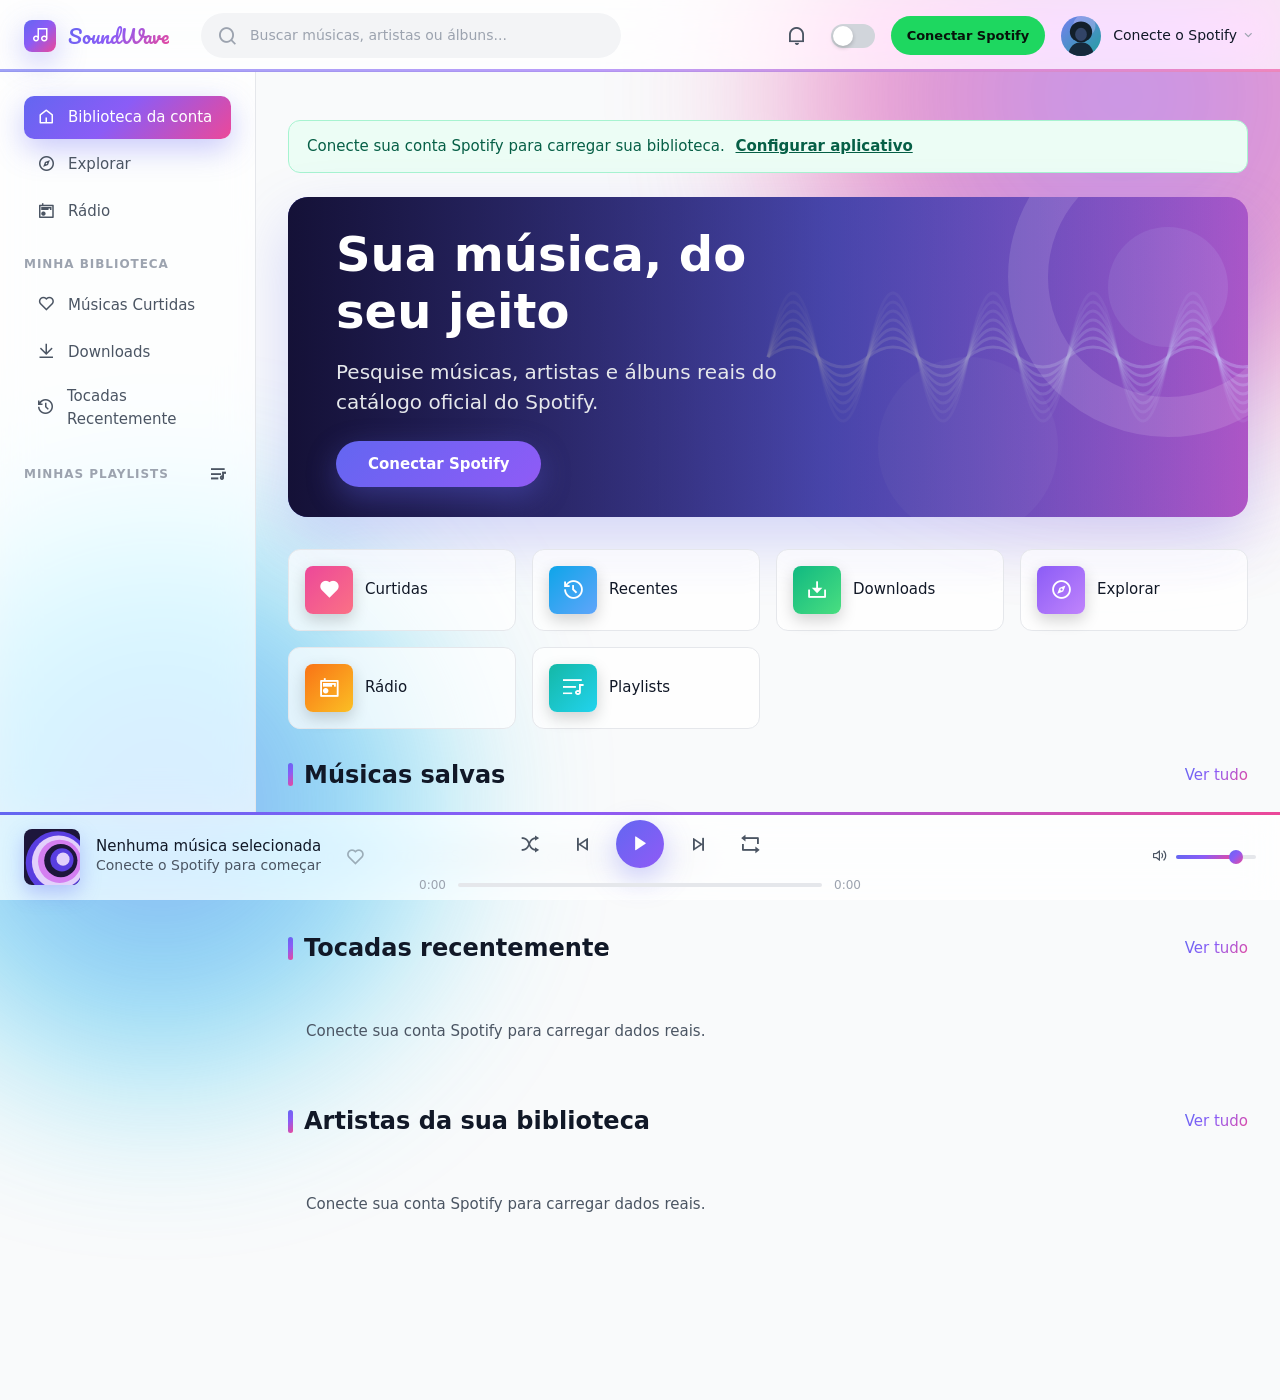
==== SoundWave-Vercel/SoundWave-API/index.html @ 5b1b948e "Add files via upload" ====
<!DOCTYPE html>
<html lang="pt-BR">
<head>
  <meta charset="UTF-8">
  <meta name="viewport" content="width=device-width, initial-scale=1.0">
  <title>Biblioteca da conta · SoundWave</title>

  <!-- Fonte do logo (precisa de internet; sem ela, usa uma fonte cursiva do sistema) -->
  <link rel="preconnect" href="https://fonts.googleapis.com">
  <link rel="preconnect" href="https://fonts.gstatic.com" crossorigin>
  <link href="https://fonts.googleapis.com/css2?family=Pacifico&display=swap" rel="stylesheet" media="print" onload="this.media='all'">

  <!-- Ícones (Remix Icon, salvos na pasta css/icones) e estilo do site -->
  <link rel="stylesheet" href="css/icones/icones.css">
  <!-- estilo.css só importa os outros arquivos da pasta css, na ordem certa -->
  <link rel="stylesheet" href="css/estilo.css">
  <script defer src="js/spotify/inicio.js"></script>
  <script defer src="js/spotify/auth.js"></script>
  <script defer src="js/spotify/api.js"></script>
  <script defer src="js/spotify/library.js"></script>
  <script defer src="js/spotify/search.js"></script>
  <script defer src="js/spotify/player.js"></script>
  <script defer src="js/spotify/navigation.js"></script>
  <script defer src="js/spotify/device-music.js"></script>
  <script defer src="js/spotify/public-playlists.js"></script>
  <script defer src="js/spotify/app.js"></script>
</head>
<body>

  <!-- Estados controlados só por CSS: tema, menu no celular e play/pause -->
  <input class="estado" type="checkbox" id="tema-escuro" aria-label="Tema escuro">
  <input class="estado" type="checkbox" id="menu-aberto">
<!-- ===== Barra superior ===== -->
  <header class="barra-superior">
    <div class="barra-esquerda">
      <label class="botao-icone botao-menu" for="menu-aberto" aria-label="Abrir menu"><i class="ri-menu-line"></i></label>
      <a class="logo" href="index.html">
        <span class="logo-icone"><i class="ri-music-2-line"></i></span>
        <span class="logo-nome">SoundWave</span>
      </a>
      <form class="busca" action="explorar.html" method="get" role="search">
        <i class="ri-search-line"></i>
        <input type="search" name="q" placeholder="Buscar músicas, artistas ou álbuns..." aria-label="Buscar">
        <button type="submit">Buscar</button>
      </form>
    </div>
    <div class="barra-direita">
      <a class="botao-icone so-celular" href="explorar.html" aria-label="Buscar"><i class="ri-search-line"></i></a>
      <a class="botao-icone notificacoes" href="recentes.html" aria-label="Notificações"><i class="ri-notification-line"></i></a>
      <label class="interruptor" for="tema-escuro" title="Alternar tema escuro"></label>
      <a class="perfil" href="curtidas.html">
        <img src="img/avatar.svg" alt="Foto de perfil">
        <span class="perfil-nome">Conecte o Spotify <i class="ri-arrow-down-s-line"></i></span>
      </a>
    </div>
  </header>

  <!-- Fundo escuro que fecha o menu no celular -->
  <label class="menu-fundo" for="menu-aberto" aria-label="Fechar menu"></label>

  <!-- ===== Menu lateral ===== -->
  <nav class="menu-lateral" aria-label="Menu principal">
    <div class="menu-grupo">
      <a class="menu-item" href="index.html" aria-current="page"><i class="ri-home-5-line"></i><span>Biblioteca da conta</span></a>
      <a class="menu-item" href="explorar.html"><i class="ri-compass-3-line"></i><span>Explorar</span></a>
      <a class="menu-item" href="radio.html"><i class="ri-radio-line"></i><span>Rádio</span></a>
    </div>
    <div class="menu-grupo">
      <h3 class="menu-titulo">Minha Biblioteca</h3>
      <a class="menu-item" href="curtidas.html"><i class="ri-heart-line"></i><span>Músicas Curtidas</span></a>
      <a class="menu-item" href="downloads.html"><i class="ri-download-line"></i><span>Downloads</span></a>
      <a class="menu-item" href="recentes.html"><i class="ri-history-line"></i><span>Tocadas Recentemente</span></a>
    </div>
    <div class="menu-grupo">
      <h3 class="menu-titulo">Minhas Playlists <a class="botao-icone" href="playlist.html" aria-label="Ver playlists"><i class="ri-play-list-line"></i></a></h3>
      <div data-spotify-playlists></div>
    </div>
  </nav>

  <!-- ===== Conteúdo ===== -->
  <main class="conteudo">

      <section class="destaque" style="background-image: url('img/hero.svg');">
        <div class="destaque-texto">
          
          <h1>Sua música, do seu jeito</h1>
          <p>Pesquise músicas, artistas e álbuns reais do catálogo oficial do Spotify.</p>
          <a class="botao-principal" href="explorar.html">Explorar músicas</a>
        </div>
      </section>

      <section class="secao">
        <div class="grade grade-6">
        <a class="acesso-rapido" href="curtidas.html"><span class="gradiente-rosa"><i class="ri-heart-fill"></i></span><span>Curtidas</span></a>
<a class="acesso-rapido" href="recentes.html"><span class="gradiente-azul"><i class="ri-history-line"></i></span><span>Recentes</span></a>
<a class="acesso-rapido" href="downloads.html"><span class="gradiente-verde"><i class="ri-download-2-line"></i></span><span>Downloads</span></a>
<a class="acesso-rapido" href="explorar.html"><span class="gradiente-roxo"><i class="ri-compass-3-line"></i></span><span>Explorar</span></a>
<a class="acesso-rapido" href="radio.html"><span class="gradiente-laranja"><i class="ri-radio-line"></i></span><span>Rádio</span></a>
<a class="acesso-rapido" href="playlist.html"><span class="gradiente-teal"><i class="ri-play-list-line"></i></span><span>Playlists</span></a>
        </div>
      </section>

      <section class="secao">
        <div class="secao-cabecalho">
          <h2>Músicas salvas</h2>
          <a class="ver-tudo" href="curtidas.html">Ver tudo</a>
        </div>
        <div class="grade grade-5" data-spotify-tracks></div>
      </section>
      <section class="secao">
        <div class="secao-cabecalho">
          <h2>Tocadas recentemente</h2>
          <a class="ver-tudo" href="recentes.html">Ver tudo</a>
        </div>
        <div class="grade grade-4" data-spotify-recent></div>
      </section>
      <section class="secao">
        <div class="secao-cabecalho">
          <h2>Artistas da sua biblioteca</h2>
          <a class="ver-tudo" href="explorar.html">Ver tudo</a>
        </div>
        <div class="grade grade-6 grade-artistas" data-spotify-artists></div>
      </section>

  </main>

  <!-- ===== Player ===== -->
  <footer class="player">
    <div class="player-musica">
      <img src="img/tocando-agora.svg" alt="Capa da música atual">
      <div>
        <h4>Nenhuma música selecionada</h4>
        <p>Conecte o Spotify para começar</p>
      </div>
      <button type="button" class="curtir botao-icone" data-current-favorite aria-label="Salvar música atual" disabled><i class="ri-heart-line"></i><i class="ri-heart-fill"></i></button>
    </div>
    <div class="player-centro">
      <div class="player-botoes">
        <label class="botao-icone" title="Aleatório"><input class="estado" type="checkbox"><i class="ri-shuffle-line"></i></label>
        <a class="botao-icone" href="#" aria-label="Anterior"><i class="ri-skip-back-line"></i></a>
        <button type="button" class="botao-tocar" aria-label="Tocar ou pausar"><i class="ri-pause-line"></i><i class="ri-play-fill"></i></button>
        <a class="botao-icone" href="#" aria-label="Próxima"><i class="ri-skip-forward-line"></i></a>
        <label class="botao-icone" title="Repetir"><input class="estado" type="checkbox"><i class="ri-repeat-line"></i></label>
      </div>
      <div class="player-progresso">
        <span>0:00</span>
        <div class="barra-progresso"><span></span></div>
        <span>0:00</span>
      </div>
    </div>
    <div class="player-direita">
      <a class="botao-icone extra" href="playlist.html" aria-label="Playlists"><i class="ri-play-list-line"></i></a>
      <button type="button" class="botao-icone extra" data-fullscreen aria-label="Tela cheia"><i class="ri-fullscreen-line"></i></button>
      <div class="volume" title="Volume: 75%"><i class="ri-volume-up-line"></i><div class="volume-barra"><span></span></div></div>
    </div>
  </footer>

<!-- Cópias das áreas centrais para navegação ao abrir por arquivo. -->
<template data-page="index.html" data-title="Biblioteca da conta · SoundWave" data-active="index.html"><main class="conteudo">

      <section class="destaque" style="background-image: url('img/hero.svg');">
        <div class="destaque-texto">
          
          <h1>Sua música, do seu jeito</h1>
          <p>Pesquise músicas, artistas e álbuns reais do catálogo oficial do Spotify.</p>
          <a class="botao-principal" href="explorar.html">Explorar músicas</a>
        </div>
      </section>

      <section class="secao">
        <div class="grade grade-6">
        <a class="acesso-rapido" href="curtidas.html"><span class="gradiente-rosa"><i class="ri-heart-fill"></i></span><span>Curtidas</span></a>
<a class="acesso-rapido" href="recentes.html"><span class="gradiente-azul"><i class="ri-history-line"></i></span><span>Recentes</span></a>
<a class="acesso-rapido" href="downloads.html"><span class="gradiente-verde"><i class="ri-download-2-line"></i></span><span>Downloads</span></a>
<a class="acesso-rapido" href="explorar.html"><span class="gradiente-roxo"><i class="ri-compass-3-line"></i></span><span>Explorar</span></a>
<a class="acesso-rapido" href="radio.html"><span class="gradiente-laranja"><i class="ri-radio-line"></i></span><span>Rádio</span></a>
<a class="acesso-rapido" href="playlist.html"><span class="gradiente-teal"><i class="ri-play-list-line"></i></span><span>Playlists</span></a>
        </div>
      </section>

      <section class="secao">
        <div class="secao-cabecalho">
          <h2>Músicas salvas</h2>
          <a class="ver-tudo" href="curtidas.html">Ver tudo</a>
        </div>
        <div class="grade grade-5" data-spotify-tracks></div>
      </section>
      <section class="secao">
        <div class="secao-cabecalho">
          <h2>Tocadas recentemente</h2>
          <a class="ver-tudo" href="recentes.html">Ver tudo</a>
        </div>
        <div class="grade grade-4" data-spotify-recent></div>
      </section>
      <section class="secao">
        <div class="secao-cabecalho">
          <h2>Artistas da sua biblioteca</h2>
          <a class="ver-tudo" href="explorar.html">Ver tudo</a>
        </div>
        <div class="grade grade-6 grade-artistas" data-spotify-artists></div>
      </section>

  </main></template>
<template data-page="explorar.html" data-title="Explorar · SoundWave" data-active="explorar.html"><main class="conteudo">

      <div class="cabecalho-pagina">
        <div><h1 class="titulo-pagina">Explorar</h1><p class="subtitulo-pagina">Encontre músicas, artistas e álbuns no Spotify.</p></div>
        <form class="busca busca-mobile" action="explorar.html" method="get" role="search">
          <label><input type="search" name="q" placeholder="Buscar no Spotify" aria-label="Buscar no Spotify" required></label>
          <button type="submit">Buscar</button>
        </form>
      </div>
      <section class="secao">
        <div class="secao-cabecalho">
          <h2>Estilos musicais</h2>
          
        </div>
        <div class="grade grade-5" data-spotify-genres>
        <a class="genero gradiente-rosa" href="explorar.html?genre=pop" data-genre="pop">Pop</a>
<a class="genero gradiente-vermelho" href="explorar.html?genre=rock" data-genre="rock">Rock</a>
<a class="genero gradiente-lima" href="explorar.html?genre=mpb" data-genre="mpb">MPB</a>
<a class="genero gradiente-roxo" href="explorar.html?genre=electronic" data-genre="electronic">Eletrônica</a>
<a class="genero gradiente-cinza" href="explorar.html?genre=hip-hop" data-genre="hip-hop">Hip-Hop</a>
<a class="genero gradiente-amarelo" href="explorar.html?genre=jazz" data-genre="jazz">Jazz</a>
<a class="genero gradiente-laranja" href="explorar.html?genre=sertanejo" data-genre="sertanejo">Sertanejo</a>
<a class="genero gradiente-fucsia" href="explorar.html?genre=funk" data-genre="funk">Funk</a>
<a class="genero gradiente-azul" href="explorar.html?genre=indie" data-genre="indie">Indie</a>
<a class="genero gradiente-teal" href="explorar.html?genre=forro" data-genre="forro">Forró</a>
          <a class="genero gradiente-rosa" href="explorar.html?genre=pagode" data-genre="pagode">Pagode</a>
          <a class="genero gradiente-lima" href="explorar.html?genre=samba" data-genre="samba">Samba</a>
          <a class="genero gradiente-fucsia" href="explorar.html?genre=funk%20carioca" data-genre="funk carioca">Funk brasileiro</a>
          <a class="genero gradiente-roxo" href="explorar.html?genre=trap" data-genre="trap">Trap</a>
          <a class="genero gradiente-teal" href="explorar.html?genre=reggae" data-genre="reggae">Reggae</a>
          <a class="genero gradiente-cinza" href="explorar.html?genre=metal" data-genre="metal">Metal</a>
          <a class="genero gradiente-azul" href="explorar.html?genre=blues" data-genre="blues">Blues</a>
          <a class="genero gradiente-laranja" href="explorar.html?genre=gospel" data-genre="gospel">Gospel</a>
        </div>
      </section>
      <section class="secao">
        <div class="secao-cabecalho">
          <h2>Faixas encontradas</h2>
          
        </div>
        <div class="grade catalogo-compacto" data-spotify-search-tracks></div>
        <button type="button" class="spotify-load-more" data-spotify-search-more hidden>Carregar mais resultados</button>
      </section>
      <section class="secao">
        <div class="secao-cabecalho">
          <h2>Artistas encontrados</h2>
          
        </div>
        <div class="grade grade-6 grade-artistas" data-spotify-search-artists></div>
      </section>

      <section class="secao">
        <div class="secao-cabecalho"><h2>Álbuns</h2></div>
        <div class="grade catalogo-compacto" data-spotify-search-albums></div>
      </section>  </main></template>
<template data-page="artista.html" data-title="Artista · SoundWave" data-active=""><main class="conteudo">

      <section class="destaque" data-spotify-artist-hero style="background-image: url('img/lua-caicara.svg');">
        <div class="destaque-texto">
          <p class="destaque-tipo">Spotify</p>
          <h1>Artista Spotify</h1>
          <p>Pesquise e abra um artista do catálogo Spotify.</p>
          <a class="botao-principal" href="explorar.html">Pesquisar artista</a>
        </div>
      </section>
      <section class="secao"><div class="secao-cabecalho"><h2>Faixas deste artista</h2></div><ol class="lista-musicas" data-spotify-artist-tracks></ol></section>
      <section class="secao">
        <div class="secao-cabecalho">
          <h2>Discografia</h2>
          
        </div>
        <div class="grade grade-5" data-spotify-artist-albums></div>
      </section>

  </main></template>
<template data-page="curtidas.html" data-title="Músicas Curtidas · SoundWave" data-active="curtidas.html"><main class="conteudo">

      <section class="destaque" style="background-image: url('img/minhas-favoritas.svg');">
        <div class="destaque-texto">
          <p class="destaque-tipo">Playlist</p>
          <h1>Músicas Curtidas</h1>
          <p>Suas músicas salvas no Spotify.</p>
          <a class="botao-principal" href="#">Tocar tudo</a>
        </div>
      </section>
      <section class="secao"><ol class="lista-musicas" data-spotify-favorites></ol></section>
      <section class="secao"><div class="secao-cabecalho"><h2>Álbuns salvos</h2></div><div class="grade grade-5" data-spotify-saved-albums></div></section>

  </main></template>
<template data-page="playlist.html" data-title="Playlists · SoundWave" data-active=""><main class="conteudo">

      <section class="destaque" style="background-image: url('img/minhas-favoritas.svg');">
        <div class="destaque-texto">
          <p class="destaque-tipo">Playlist</p>
          <h1>Suas playlists</h1>
          <p>Encontre playlists no Spotify ou abra uma da sua biblioteca.</p>
          <a class="botao-principal" href="#" hidden>Tocar</a>
        </div>
      </section>
      <section class="secao" data-public-discovery>
        <div class="secao-cabecalho"><h2>Playlists públicas do Spotify</h2></div>
        <form class="busca-playlist-publica">
          <label for="nome-playlist">Nome ou link da playlist</label>
          <div><input id="nome-playlist" name="playlist" type="text" placeholder="Ex.: sertanejo ou https://open.spotify.com/playlist/…" required>
          <button type="submit" class="botao-principal">Buscar ou abrir</button></div>
        </form>
        <div class="atalhos-playlists">
          <a href="playlist.html?publica=37i9dQZEVXbMXbN3EUUhlg">Top 50 Brasil</a>
          <a href="playlist.html?publica=37i9dQZEVXbMDoHDwVN2tF">Top 50 Global</a>
        </div>
        <p role="status"></p>
        <div data-preview></div>
        <div class="grade catalogo-compacto" data-results></div>
        <button class="spotify-load-more" type="button" data-more hidden>Carregar mais playlists</button>
      </section>
      <section class="secao" data-playlist-embed hidden></section>
      <section class="secao"><div class="secao-cabecalho" data-account-playlists-heading hidden><h2>Playlists da sua conta</h2></div>
      <div class="grade grade-5" data-spotify-playlists-page></div>
      <ol class="lista-musicas" data-spotify-playlist-items></ol></section>

  </main></template>
<template data-page="recentes.html" data-title="Tocadas Recentemente · SoundWave" data-active="recentes.html"><main class="conteudo">

      <div class="cabecalho-pagina">
        <div><h1 class="titulo-pagina">Tocadas recentemente</h1><p class="subtitulo-pagina">Histórico de reprodução da sua conta Spotify.</p></div>
      </div>
      <section class="secao">
        <div class="secao-cabecalho">
          <h2>Faixas recentes</h2>
          
        </div>
        <div class="grade grade-4" data-spotify-recent></div>
      </section>
      <section class="secao"><div class="secao-cabecalho"><h2>Músicas tocadas</h2></div><ol class="lista-musicas" data-spotify-recent-tracks></ol></section>

  </main></template>
<template data-page="downloads.html" data-title="Downloads · SoundWave" data-active="downloads.html"><main class="conteudo">

      <div class="cabecalho-pagina">
        <div><h1 class="titulo-pagina">Downloads</h1><p class="subtitulo-pagina">Guarde e toque músicas do seu computador ou celular neste navegador.</p></div>
      </div>
      <section class="secao" data-device-library>
        <label for="arquivos-audio"><strong>Importar músicas do dispositivo</strong></label>
        <input id="arquivos-audio" type="file" multiple accept="audio/*,.mp3,.m4a,.aac,.wav,.flac,.ogg,.opus,.weba,.aif,.aiff">
        <p class="subtitulo-pagina">Os arquivos ficam neste aparelho. Limpar os dados do site apaga as cópias importadas.</p>
        <p role="status"></p>
        <h2>Músicas neste dispositivo</h2>
        <ul class="arquivos-locais"></ul>
      </section>
  </main></template>
<template data-page="radio.html" data-title="Rádio · SoundWave" data-active="radio.html"><main class="conteudo">

      <section class="destaque" style="background-image: url('img/radio-eletronica.svg');">
        <div class="destaque-texto">
          <p class="destaque-tipo">Spotify</p>
          <h1>Rádio por estilo</h1>
          <p>Pesquise faixas reais do catálogo Spotify por estilo musical.</p>
          
        </div>
      </section>
      <section class="secao">
        <div class="secao-cabecalho">
          <h2>Atalhos de estilo</h2>
          
        </div>
        <div class="grade grade-3" data-spotify-radio>
        <a class="estacao" href="explorar.html?genre=mpb" data-genre="mpb">
          <img src="img/radio-mpb.svg" alt="">
          <span class="estacao-texto"><span class="ao-vivo">Pesquisar</span><h3>Estilo MPB</h3><p>Pesquise faixas de MPB no Spotify</p></span>
          <span class="estacao-play"><i class="ri-play-fill"></i></span>
        </a>
<a class="estacao" href="explorar.html?genre=rock" data-genre="rock">
          <img src="img/radio-rock.svg" alt="">
          <span class="estacao-texto"><span class="ao-vivo">Pesquisar</span><h3>Estilo Rock</h3><p>Pesquise faixas de rock no Spotify</p></span>
          <span class="estacao-play"><i class="ri-play-fill"></i></span>
        </a>
<a class="estacao" href="explorar.html?genre=electronic" data-genre="electronic">
          <img src="img/radio-eletronica.svg" alt="">
          <span class="estacao-texto"><span class="ao-vivo">Pesquisar</span><h3>Estilo Eletrônica</h3><p>Pesquise faixas eletrônicas no Spotify</p></span>
          <span class="estacao-play"><i class="ri-play-fill"></i></span>
        </a>
<a class="estacao" href="explorar.html?genre=jazz" data-genre="jazz">
          <img src="img/radio-jazz.svg" alt="">
          <span class="estacao-texto"><span class="ao-vivo">Pesquisar</span><h3>Estilo Jazz</h3><p>Pesquise faixas de jazz no Spotify</p></span>
          <span class="estacao-play"><i class="ri-play-fill"></i></span>
        </a>
<a class="estacao" href="explorar.html?genre=sertanejo" data-genre="sertanejo">
          <img src="img/radio-sertanejo.svg" alt="">
          <span class="estacao-texto"><span class="ao-vivo">Pesquisar</span><h3>Estilo Sertanejo</h3><p>Pesquise faixas sertanejas no Spotify</p></span>
          <span class="estacao-play"><i class="ri-play-fill"></i></span>
        </a>
<a class="estacao" href="explorar.html?genre=funk" data-genre="funk">
          <img src="img/radio-funk.svg" alt="">
          <span class="estacao-texto"><span class="ao-vivo">Pesquisar</span><h3>Estilo Funk</h3><p>Pesquise faixas de funk no Spotify</p></span>
          <span class="estacao-play"><i class="ri-play-fill"></i></span>
        </a>
        </div>
      </section>

      <section class="secao">
        <div class="secao-cabecalho"><h2>Faixas encontradas</h2></div>
        <div class="grade grade-5" data-spotify-radio-results></div>
      </section>  </main></template>
</body>
</html>
---- SoundWave-Vercel/SoundWave-API/css/icones/icones.css ----
/* Ícones usados no site (Remix Icon, versão reduzida).
   O arquivo original tem ~3.000 ícones; aqui ficam só os 27 que o SoundWave usa.
   Para usar um ícone novo, copie a regra dele do arquivo original (remixicon.css,
   em https://remixicon.com) para cá. */

/*
* Remix Icon v4.6.0
* https://remixicon.com
* https://github.com/Remix-Design/RemixIcon
*
* Copyright RemixIcon.com
* Released under the Apache License Version 2.0
*
* Date: 2024-12-17
*/
@font-face {
  font-family: "remixicon";
  src: url("[data-uri]") format("woff2"),
       url("remixicon.woff") format("woff");
  font-display: swap;
}

[class^="ri-"], [class*=" ri-"] {
  font-family: 'remixicon' !important;
  font-style: normal;
  -webkit-font-smoothing: antialiased;
  -moz-osx-font-smoothing: grayscale;
}

.ri-add-line:before { content: "\ea13"; }
.ri-arrow-down-s-line:before { content: "\ea4e"; }
.ri-checkbox-circle-fill:before { content: "\eb80"; }
.ri-compass-3-line:before { content: "\ebbe"; }
.ri-computer-line:before { content: "\ebca"; }
.ri-download-2-line:before { content: "\ec54"; }
.ri-download-line:before { content: "\ec5a"; }
.ri-fullscreen-line:before { content: "\ed9c"; }
.ri-heart-fill:before { content: "\ee0e"; }
.ri-heart-line:before { content: "\ee0f"; }
.ri-history-line:before { content: "\ee17"; }
.ri-home-5-line:before { content: "\ee1f"; }
.ri-menu-line:before { content: "\ef3e"; }
.ri-mic-line:before { content: "\ef50"; }
.ri-music-2-line:before { content: "\ef83"; }
.ri-notification-line:before { content: "\ef9a"; }
.ri-pause-line:before { content: "\efd8"; }
.ri-play-circle-line:before { content: "\f009"; }
.ri-play-fill:before { content: "\f00a"; }
.ri-play-list-line:before { content: "\f011"; }
.ri-radio-line:before { content: "\f052"; }
.ri-repeat-line:before { content: "\f074"; }
.ri-search-line:before { content: "\f0d1"; }
.ri-shuffle-line:before { content: "\f124"; }
.ri-skip-back-line:before { content: "\f140"; }
.ri-skip-forward-line:before { content: "\f144"; }
.ri-volume-up-line:before { content: "\f2a2"; }
---- SoundWave-Vercel/SoundWave-API/css/estilo.css ----
/* =====================================================================
   SoundWave — arquivo principal de estilo.
   Ele só reúne os outros arquivos, na ordem certa.
   A ordem importa: "responsivo" e "tema-escuro" vêm por último porque
   sobrescrevem regras dos arquivos anteriores.
   ===================================================================== */
@import url("variaveis.css");
@import url("base.css");
@import url("barra-superior.css");
@import url("menu-lateral.css");
@import url("conteudo.css");
@import url("lista-musicas.css");
@import url("player.css");
@import url("decoracao.css");
@import url("animacoes.css");
@import url("responsivo.css");
@import url("tema-escuro.css");
@import url("spotify.css");
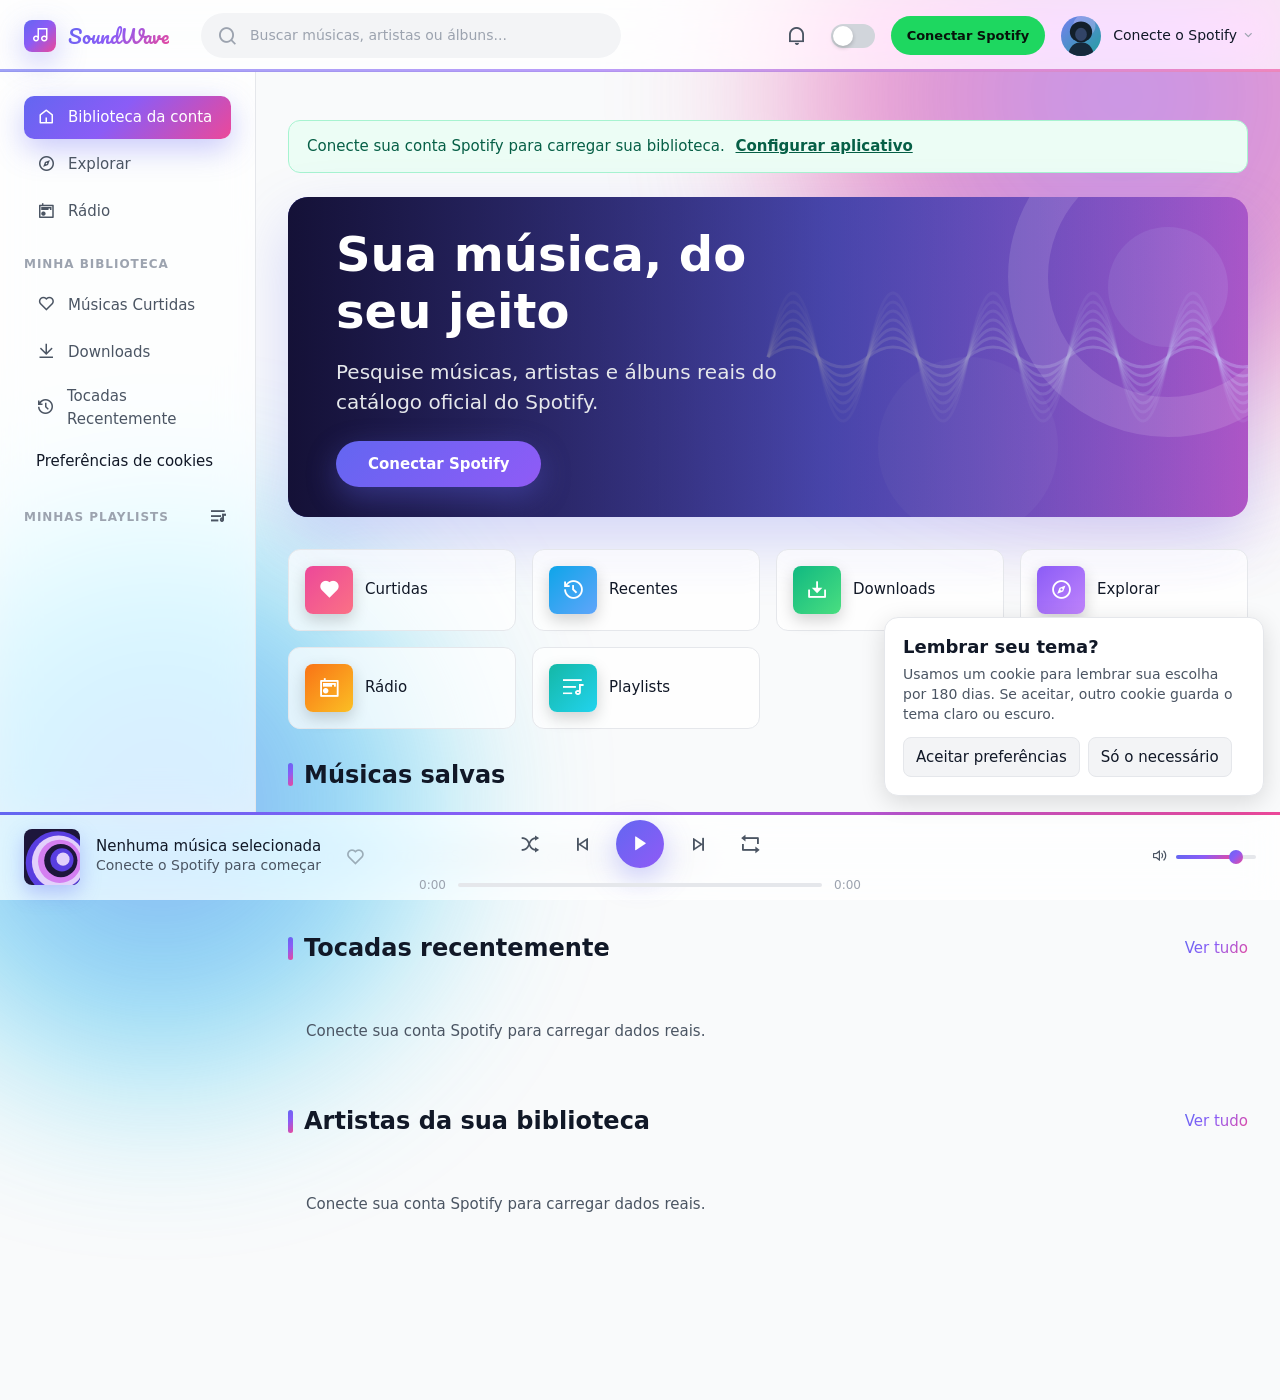
==== commit c61f5ae7: "Restaurar o botão de preferências de cookies nas telas do SoundWave" ====
--- a/SoundWave-Vercel/SoundWave-API/index.html
+++ b/SoundWave-Vercel/SoundWave-API/index.html
@@ -5,14 +5,11 @@
   <meta name="viewport" content="width=device-width, initial-scale=1.0">
   <title>Biblioteca da conta · SoundWave</title>
 
-  <!-- Fonte do logo (precisa de internet; sem ela, usa uma fonte cursiva do sistema) -->
   <link rel="preconnect" href="https://fonts.googleapis.com">
   <link rel="preconnect" href="https://fonts.gstatic.com" crossorigin>
   <link href="https://fonts.googleapis.com/css2?family=Pacifico&display=swap" rel="stylesheet" media="print" onload="this.media='all'">
 
-  <!-- Ícones (Remix Icon, salvos na pasta css/icones) e estilo do site -->
   <link rel="stylesheet" href="css/icones/icones.css">
-  <!-- estilo.css só importa os outros arquivos da pasta css, na ordem certa -->
   <link rel="stylesheet" href="css/estilo.css">
   <script defer src="js/spotify/inicio.js"></script>
   <script defer src="js/spotify/auth.js"></script>
@@ -27,10 +24,8 @@
 </head>
 <body>
 
-  <!-- Estados controlados só por CSS: tema, menu no celular e play/pause -->
   <input class="estado" type="checkbox" id="tema-escuro" aria-label="Tema escuro">
   <input class="estado" type="checkbox" id="menu-aberto">
-<!-- ===== Barra superior ===== -->
   <header class="barra-superior">
     <div class="barra-esquerda">
       <label class="botao-icone botao-menu" for="menu-aberto" aria-label="Abrir menu"><i class="ri-menu-line"></i></label>
@@ -55,10 +50,8 @@
     </div>
   </header>
 
-  <!-- Fundo escuro que fecha o menu no celular -->
   <label class="menu-fundo" for="menu-aberto" aria-label="Fechar menu"></label>
 
-  <!-- ===== Menu lateral ===== -->
   <nav class="menu-lateral" aria-label="Menu principal">
     <div class="menu-grupo">
       <a class="menu-item" href="index.html" aria-current="page"><i class="ri-home-5-line"></i><span>Biblioteca da conta</span></a>
@@ -70,14 +63,13 @@
       <a class="menu-item" href="curtidas.html"><i class="ri-heart-line"></i><span>Músicas Curtidas</span></a>
       <a class="menu-item" href="downloads.html"><i class="ri-download-line"></i><span>Downloads</span></a>
       <a class="menu-item" href="recentes.html"><i class="ri-history-line"></i><span>Tocadas Recentemente</span></a>
+      <button type="button" class="menu-item preferencias-cookie" data-cookie-settings>Preferências de cookies</button>
     </div>
     <div class="menu-grupo">
       <h3 class="menu-titulo">Minhas Playlists <a class="botao-icone" href="playlist.html" aria-label="Ver playlists"><i class="ri-play-list-line"></i></a></h3>
       <div data-spotify-playlists></div>
     </div>
   </nav>
-
-  <!-- ===== Conteúdo ===== -->
   <main class="conteudo">
 
       <section class="destaque" style="background-image: url('img/hero.svg');">
@@ -124,7 +116,6 @@
 
   </main>
 
-  <!-- ===== Player ===== -->
   <footer class="player">
     <div class="player-musica">
       <img src="img/tocando-agora.svg" alt="Capa da música atual">
@@ -155,7 +146,6 @@
     </div>
   </footer>
 
-<!-- Cópias das áreas centrais para navegação ao abrir por arquivo. -->
 <template data-page="index.html" data-title="Biblioteca da conta · SoundWave" data-active="index.html"><main class="conteudo">
 
       <section class="destaque" style="background-image: url('img/hero.svg');">
--- a/SoundWave-Vercel/SoundWave-API/css/estilo.css
+++ b/SoundWave-Vercel/SoundWave-API/css/estilo.css
@@ -1,9 +1,3 @@
-/* =====================================================================
-   SoundWave — arquivo principal de estilo.
-   Ele só reúne os outros arquivos, na ordem certa.
-   A ordem importa: "responsivo" e "tema-escuro" vêm por último porque
-   sobrescrevem regras dos arquivos anteriores.
-   ===================================================================== */
 @import url("variaveis.css");
 @import url("base.css");
 @import url("barra-superior.css");
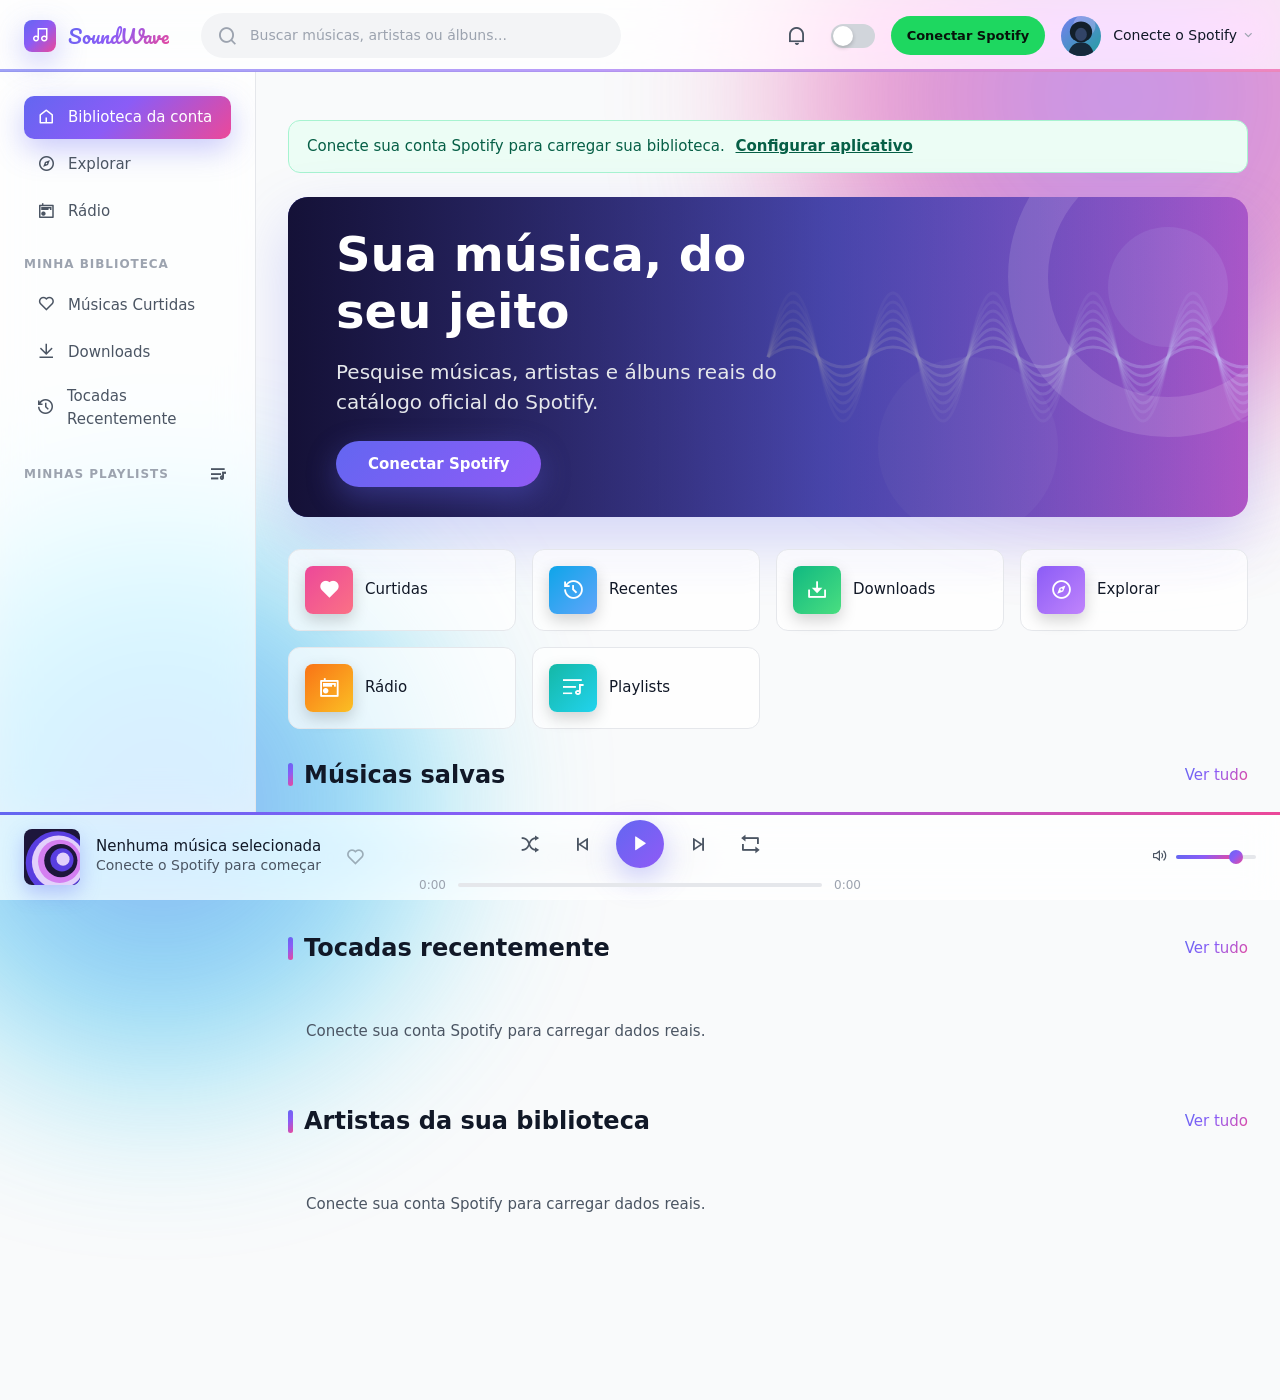
==== commit f95916c7: "Reverter a inclusão do botão de preferências de cookies" ====
--- a/SoundWave-Vercel/SoundWave-API/index.html
+++ b/SoundWave-Vercel/SoundWave-API/index.html
@@ -63,13 +63,13 @@
       <a class="menu-item" href="curtidas.html"><i class="ri-heart-line"></i><span>Músicas Curtidas</span></a>
       <a class="menu-item" href="downloads.html"><i class="ri-download-line"></i><span>Downloads</span></a>
       <a class="menu-item" href="recentes.html"><i class="ri-history-line"></i><span>Tocadas Recentemente</span></a>
-      <button type="button" class="menu-item preferencias-cookie" data-cookie-settings>Preferências de cookies</button>
     </div>
     <div class="menu-grupo">
       <h3 class="menu-titulo">Minhas Playlists <a class="botao-icone" href="playlist.html" aria-label="Ver playlists"><i class="ri-play-list-line"></i></a></h3>
       <div data-spotify-playlists></div>
     </div>
   </nav>
+
   <main class="conteudo">
 
       <section class="destaque" style="background-image: url('img/hero.svg');">
